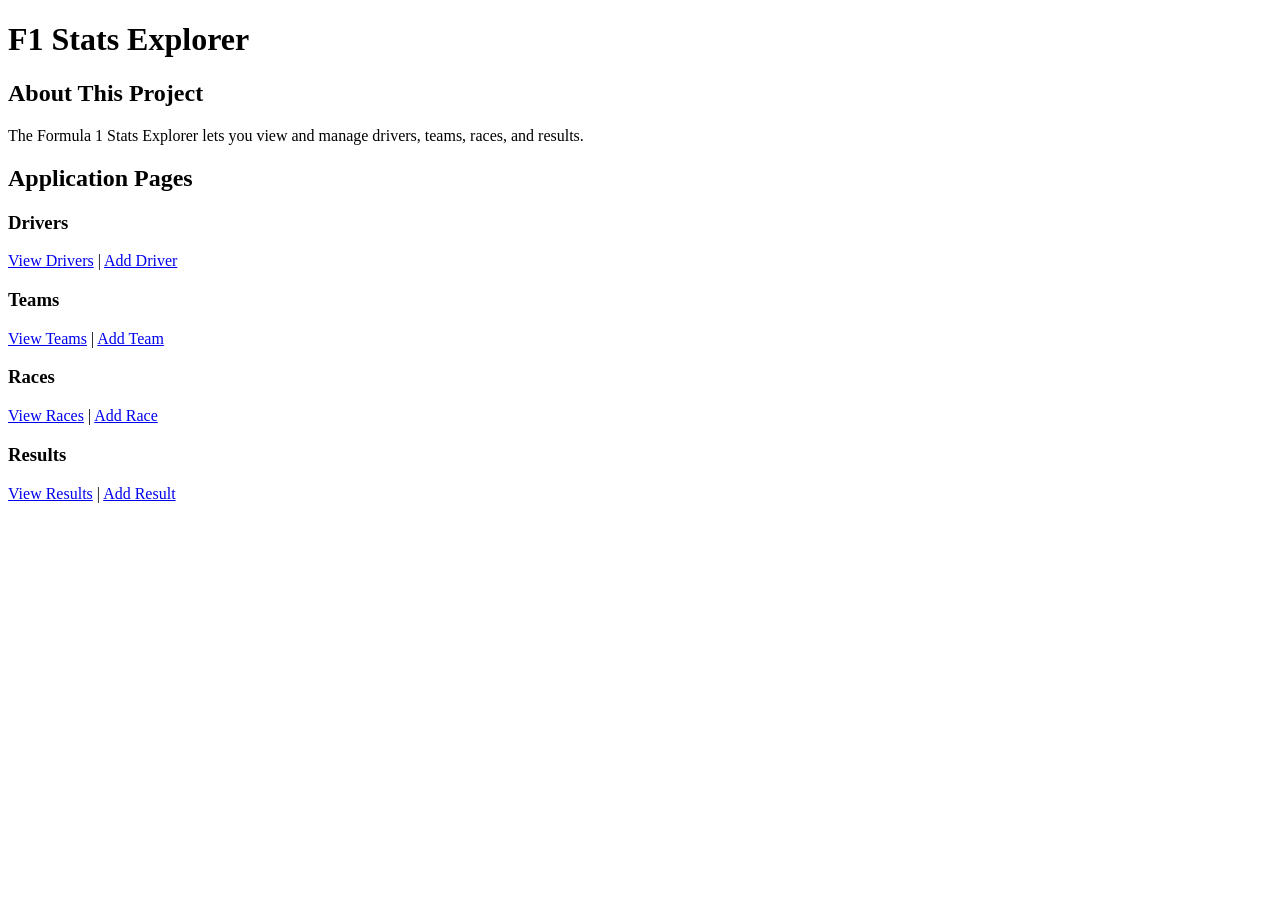
==== src/main/resources/static/index.html @ 1c31586e "Fix all assignment2 issues" ====
<!DOCTYPE html>
<html lang="en">
<head>
    <link rel="stylesheet" href="/css/style.css">
    <meta charset="UTF-8">
    <title>F1 Stats Explorer</title>
</head>
<body>

<h1>F1 Stats Explorer</h1>

<main>
    <section>
        <h2>About This Project</h2>
        <p>The Formula 1 Stats Explorer lets you view and manage drivers, teams, races, and results.</p>
    </section>

    <section>
        <h2>Application Pages</h2>

        <h3>Drivers</h3>
        <a href="/drivers">View Drivers</a> |
        <a href="/drivers/add">Add Driver</a>

        <h3>Teams</h3>
        <a href="/teams">View Teams</a> |
        <a href="/teams/add">Add Team</a>

        <h3>Races</h3>
        <a href="/races">View Races</a> |
        <a href="/races/add">Add Race</a>

        <h3>Results</h3>
        <a href="/results">View Results</a> |
        <a href="/results/add">Add Result</a>
    </section>
</main>

</body>
</html>
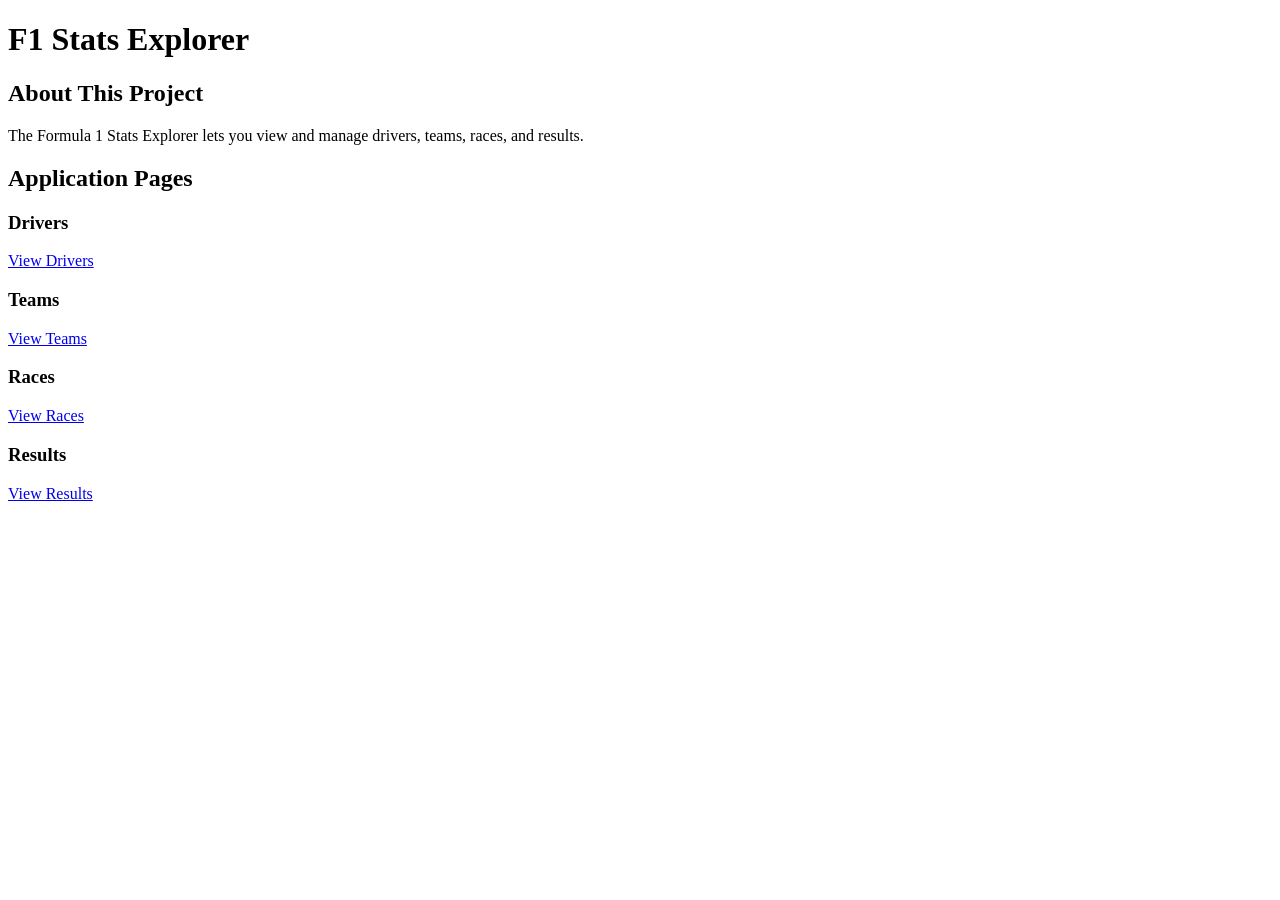
==== commit d0ef8ad1: "Update index.html with links to new HTML pages" ====
--- a/src/main/resources/static/index.html
+++ b/src/main/resources/static/index.html
@@ -19,20 +19,17 @@
         <h2>Application Pages</h2>
 
         <h3>Drivers</h3>
-        <a href="/drivers">View Drivers</a> |
-        <a href="/drivers/add">Add Driver</a>
+        <a href="/drivers.html">View Drivers</a>
 
         <h3>Teams</h3>
-        <a href="/teams">View Teams</a> |
-        <a href="/teams/add">Add Team</a>
+        <a href="/teams.html">View Teams</a>
 
         <h3>Races</h3>
-        <a href="/races">View Races</a> |
-        <a href="/races/add">Add Race</a>
+        <a href="/races.html">View Races</a>
 
         <h3>Results</h3>
-        <a href="/results">View Results</a> |
-        <a href="/results/add">Add Result</a>
+        <a href="/results.html">View Results</a>
+
     </section>
 </main>
 
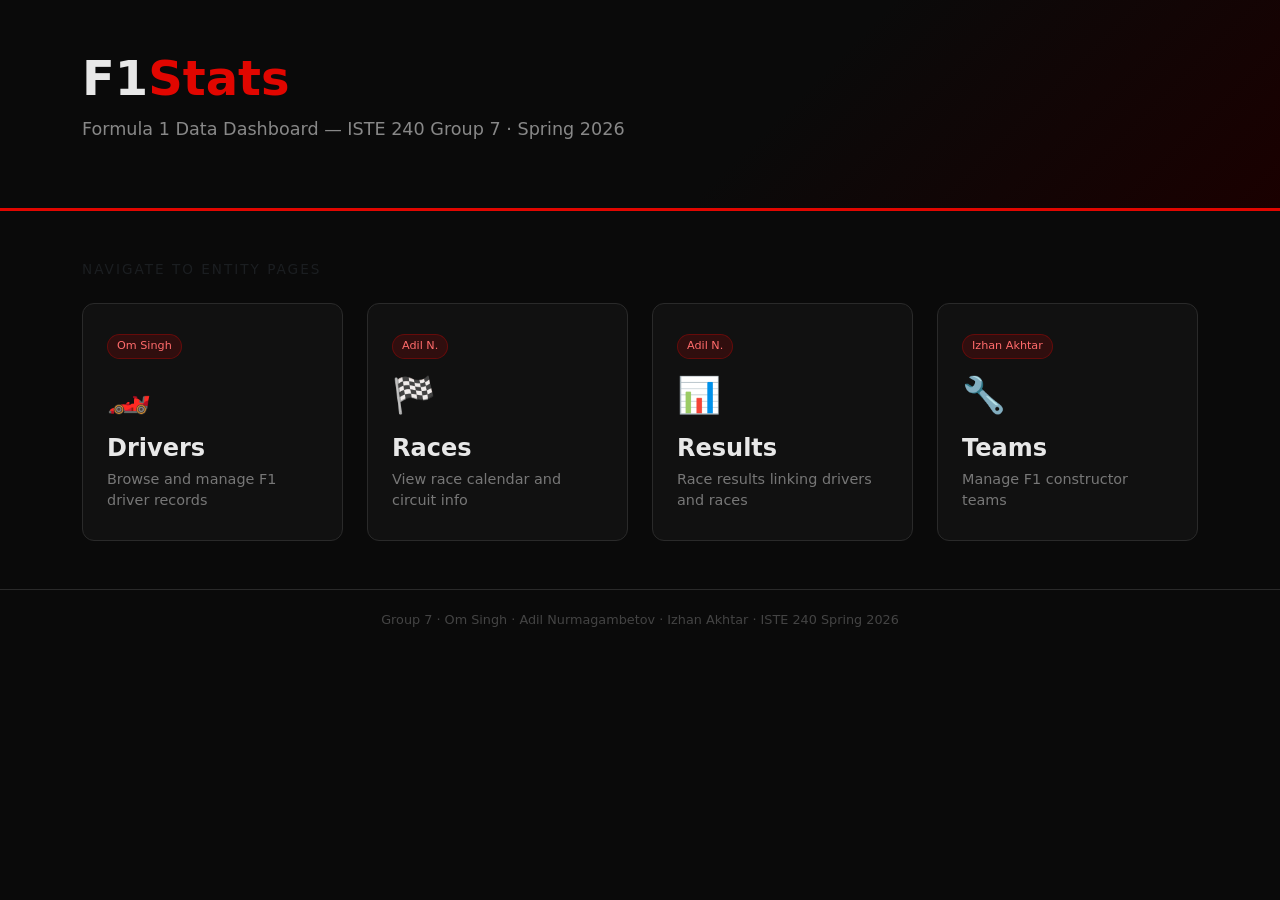
==== commit 80383086: "Add Team entity, repository, service, controller, teams.html, index.html, data.sql - Izhan Akhtar" ====
--- a/src/main/resources/static/index.html
+++ b/src/main/resources/static/index.html
@@ -1,37 +1,83 @@
 <!DOCTYPE html>
+<!-- Author: Izhan Akhtar - 421009836 -->
 <html lang="en">
 <head>
-    <link rel="stylesheet" href="/css/style.css">
-    <meta charset="UTF-8">
-    <title>F1 Stats Explorer</title>
+    <meta charset="UTF-8" />
+    <meta name="viewport" content="width=device-width, initial-scale=1.0" />
+    <title>F1Stats Dashboard</title>
+    <link href="https://cdn.jsdelivr.net/npm/bootstrap@5.3.0/dist/css/bootstrap.min.css" rel="stylesheet" />
+    <style>
+        body { background: #0a0a0a; color: #e8e8e8; min-height: 100vh; }
+        .hero { background: linear-gradient(135deg, #0a0a0a 60%, #1a0000);
+            border-bottom: 3px solid #e10600; padding: 50px 40px; }
+        .hero h1 { font-size: 3rem; font-weight: 800; }
+        .hero h1 span { color: #e10600; }
+        .hero p { color: #888; font-size: 1.1rem; }
+        .nav-card { background: #111; border: 1px solid #2a2a2a; border-radius: 12px;
+            padding: 28px 24px; transition: border-color .2s, transform .15s; cursor: pointer;
+            text-decoration: none; color: #e8e8e8; display: block; }
+        .nav-card:hover { border-color: #e10600; transform: translateY(-3px); color: #e8e8e8; }
+        .nav-card .icon { font-size: 2.2rem; margin-bottom: 12px; }
+        .nav-card h4 { font-weight: 700; margin-bottom: 6px; }
+        .nav-card p { color: #777; font-size: 0.9rem; margin: 0; }
+        .badge-entity { background: rgba(225,6,0,0.15); color: #ff6b6b;
+            border: 1px solid rgba(225,6,0,0.3); font-size: 0.7rem;
+            padding: 3px 9px; border-radius: 20px; margin-bottom: 10px; display: inline-block; }
+        footer { border-top: 1px solid #2a2a2a; color: #444; font-size: 0.8rem; padding: 20px 40px; }
+    </style>
 </head>
 <body>
+<div class="hero">
+    <div class="container">
+        <h1>F1<span>Stats</span></h1>
+        <p>Formula 1 Data Dashboard — ISTE 240 Group 7 · Spring 2026</p>
+    </div>
+</div>
 
-<h1>F1 Stats Explorer</h1>
+<div class="container my-5">
+    <p class="text-muted mb-4" style="font-size:.85rem; letter-spacing:2px; text-transform:uppercase;">
+        Navigate to entity pages
+    </p>
+    <div class="row g-4">
+        <div class="col-md-3">
+            <a href="drivers.html" class="nav-card">
+                <div class="badge-entity">Om Singh</div>
+                <div class="icon">🏎</div>
+                <h4>Drivers</h4>
+                <p>Browse and manage F1 driver records</p>
+            </a>
+        </div>
+        <div class="col-md-3">
+            <a href="races.html" class="nav-card">
+                <div class="badge-entity">Adil N.</div>
+                <div class="icon">🏁</div>
+                <h4>Races</h4>
+                <p>View race calendar and circuit info</p>
+            </a>
+        </div>
+        <div class="col-md-3">
+            <a href="results.html" class="nav-card">
+                <div class="badge-entity">Adil N.</div>
+                <div class="icon">📊</div>
+                <h4>Results</h4>
+                <p>Race results linking drivers and races</p>
+            </a>
+        </div>
+        <div class="col-md-3">
+            <a href="teams.html" class="nav-card">
+                <div class="badge-entity">Izhan Akhtar</div>
+                <div class="icon">🔧</div>
+                <h4>Teams</h4>
+                <p>Manage F1 constructor teams</p>
+            </a>
+        </div>
+    </div>
+</div>
 
-<main>
-    <section>
-        <h2>About This Project</h2>
-        <p>The Formula 1 Stats Explorer lets you view and manage drivers, teams, races, and results.</p>
-    </section>
+<footer class="text-center">
+    Group 7 · Om Singh · Adil Nurmagambetov · Izhan Akhtar · ISTE 240 Spring 2026
+</footer>
 
-    <section>
-        <h2>Application Pages</h2>
-
-        <h3>Drivers</h3>
-        <a href="/drivers.html">View Drivers</a>
-
-        <h3>Teams</h3>
-        <a href="/teams.html">View Teams</a>
-
-        <h3>Races</h3>
-        <a href="/races.html">View Races</a>
-
-        <h3>Results</h3>
-        <a href="/results.html">View Results</a>
-
-    </section>
-</main>
-
+<script src="https://cdn.jsdelivr.net/npm/bootstrap@5.3.0/dist/js/bootstrap.bundle.min.js"></script>
 </body>
 </html>
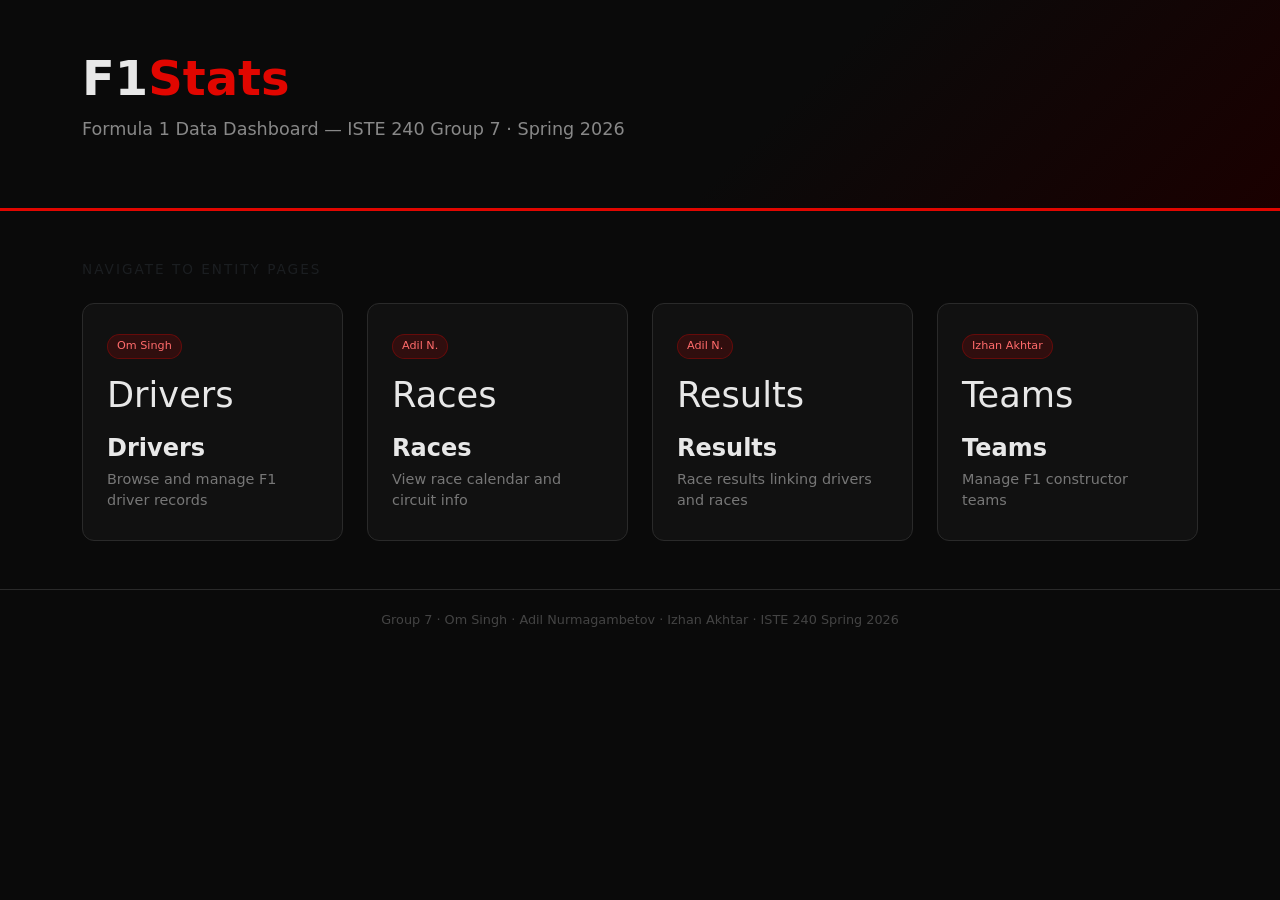
==== commit 067cf26d: "Merge feature/driver-infra - resolve conflicts as merge manager" ====
--- a/src/main/resources/static/index.html
+++ b/src/main/resources/static/index.html
@@ -42,7 +42,7 @@
         <div class="col-md-3">
             <a href="drivers.html" class="nav-card">
                 <div class="badge-entity">Om Singh</div>
-                <div class="icon">🏎</div>
+                <div class="icon">Drivers</div>
                 <h4>Drivers</h4>
                 <p>Browse and manage F1 driver records</p>
             </a>
@@ -50,7 +50,7 @@
         <div class="col-md-3">
             <a href="races.html" class="nav-card">
                 <div class="badge-entity">Adil N.</div>
-                <div class="icon">🏁</div>
+                <div class="icon">Races</div>
                 <h4>Races</h4>
                 <p>View race calendar and circuit info</p>
             </a>
@@ -58,7 +58,7 @@
         <div class="col-md-3">
             <a href="results.html" class="nav-card">
                 <div class="badge-entity">Adil N.</div>
-                <div class="icon">📊</div>
+                <div class="icon">Results</div>
                 <h4>Results</h4>
                 <p>Race results linking drivers and races</p>
             </a>
@@ -66,7 +66,7 @@
         <div class="col-md-3">
             <a href="teams.html" class="nav-card">
                 <div class="badge-entity">Izhan Akhtar</div>
-                <div class="icon">🔧</div>
+                <div class="icon">Teams</div>
                 <h4>Teams</h4>
                 <p>Manage F1 constructor teams</p>
             </a>
@@ -78,6 +78,5 @@
     Group 7 · Om Singh · Adil Nurmagambetov · Izhan Akhtar · ISTE 240 Spring 2026
 </footer>
 
-<script src="https://cdn.jsdelivr.net/npm/bootstrap@5.3.0/dist/js/bootstrap.bundle.min.js"></script>
 </body>
 </html>
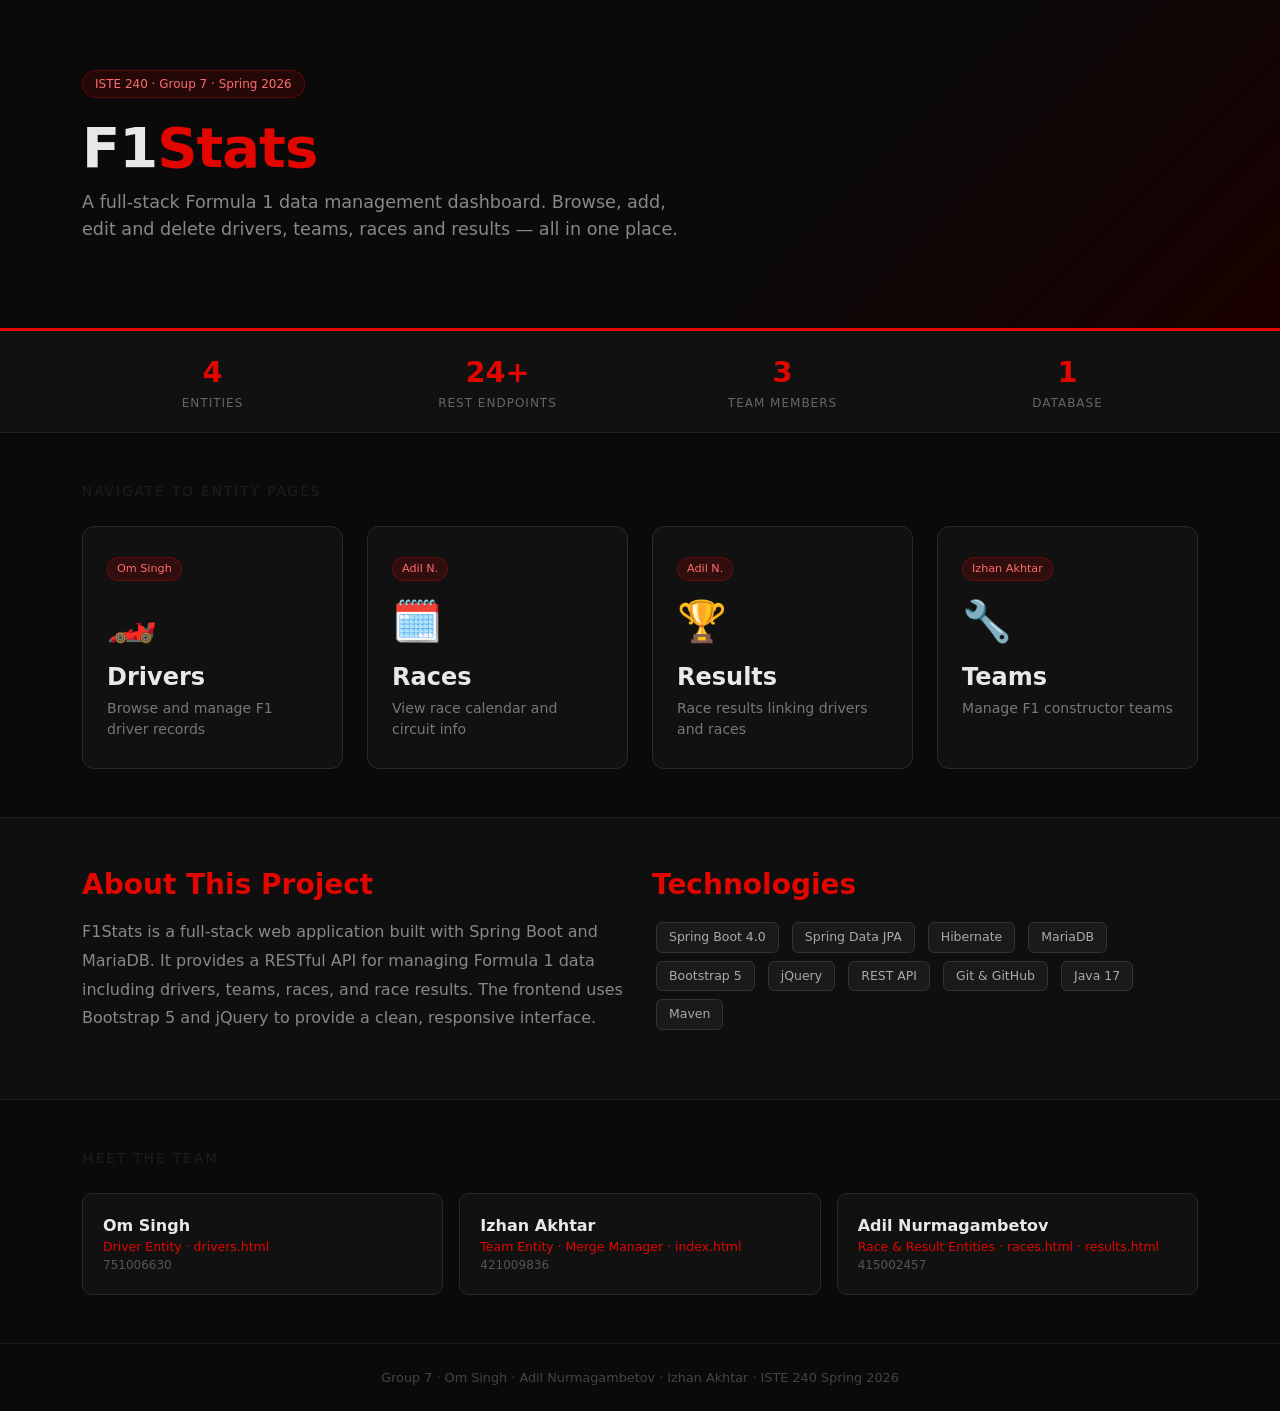
==== commit 4ddb9299: "Updated the whole index.html page to make it look better and more information" ====
--- a/src/main/resources/static/index.html
+++ b/src/main/resources/static/index.html
@@ -1,5 +1,5 @@
 <!DOCTYPE html>
-<!-- Author: Izhan Akhtar - 421009836 -->
+<!-- Author: Om Singh - 751006630 -->
 <html lang="en">
 <head>
     <meta charset="UTF-8" />
@@ -8,31 +8,85 @@
     <link href="https://cdn.jsdelivr.net/npm/bootstrap@5.3.0/dist/css/bootstrap.min.css" rel="stylesheet" />
     <style>
         body { background: #0a0a0a; color: #e8e8e8; min-height: 100vh; }
+
+
         .hero { background: linear-gradient(135deg, #0a0a0a 60%, #1a0000);
-            border-bottom: 3px solid #e10600; padding: 50px 40px; }
-        .hero h1 { font-size: 3rem; font-weight: 800; }
+            border-bottom: 3px solid #e10600; padding: 70px 40px; }
+        .hero h1 { font-size: 3.5rem; font-weight: 900; letter-spacing: -1px; }
         .hero h1 span { color: #e10600; }
-        .hero p { color: #888; font-size: 1.1rem; }
+        .hero p { color: #888; font-size: 1.1rem; max-width: 600px; }
+        .hero .badge-group { background: rgba(225,6,0,0.12); color: #ff6b6b;
+            border: 1px solid rgba(225,6,0,0.3); font-size: 0.75rem;
+            padding: 4px 12px; border-radius: 20px; display: inline-block; margin-bottom: 16px; }
+
+
+        .stats-bar { background: #111; border-bottom: 1px solid #222; padding: 20px 0; }
+        .stat-item { text-align: center; }
+        .stat-item .num { font-size: 1.8rem; font-weight: 800; color: #e10600; }
+        .stat-item .label { font-size: 0.75rem; color: #666; text-transform: uppercase; letter-spacing: 1px; }
+
+
         .nav-card { background: #111; border: 1px solid #2a2a2a; border-radius: 12px;
             padding: 28px 24px; transition: border-color .2s, transform .15s; cursor: pointer;
-            text-decoration: none; color: #e8e8e8; display: block; }
-        .nav-card:hover { border-color: #e10600; transform: translateY(-3px); color: #e8e8e8; }
-        .nav-card .icon { font-size: 2.2rem; margin-bottom: 12px; }
+            text-decoration: none; color: #e8e8e8; display: block; height: 100%; }
+        .nav-card:hover { border-color: #e10600; transform: translateY(-4px); color: #e8e8e8; }
+        .nav-card .icon { font-size: 2.5rem; margin-bottom: 12px; }
         .nav-card h4 { font-weight: 700; margin-bottom: 6px; }
-        .nav-card p { color: #777; font-size: 0.9rem; margin: 0; }
+        .nav-card p { color: #777; font-size: 0.88rem; margin: 0; }
         .badge-entity { background: rgba(225,6,0,0.15); color: #ff6b6b;
             border: 1px solid rgba(225,6,0,0.3); font-size: 0.7rem;
             padding: 3px 9px; border-radius: 20px; margin-bottom: 10px; display: inline-block; }
-        footer { border-top: 1px solid #2a2a2a; color: #444; font-size: 0.8rem; padding: 20px 40px; }
+
+
+        .about-section { background: #0f0f0f; border-top: 1px solid #1f1f1f;
+            border-bottom: 1px solid #1f1f1f; padding: 50px 0; }
+        .about-section h3 { color: #e10600; font-weight: 700; margin-bottom: 16px; }
+        .tech-badge { background: #1a1a1a; border: 1px solid #333; color: #aaa;
+            font-size: 0.78rem; padding: 5px 12px; border-radius: 6px; display: inline-block; margin: 4px; }
+
+        .team-card { background: #111; border: 1px solid #2a2a2a; border-radius: 10px; padding: 20px; }
+        .team-card .name { font-weight: 700; font-size: 1rem; }
+        .team-card .role { color: #e10600; font-size: 0.78rem; }
+        .team-card .id { color: #555; font-size: 0.75rem; }
+
+        footer { border-top: 1px solid #1a1a1a; color: #444; font-size: 0.8rem; padding: 24px 40px; }
     </style>
 </head>
 <body>
+
+
 <div class="hero">
     <div class="container">
+        <div class="badge-group">ISTE 240 · Group 7 · Spring 2026</div>
         <h1>F1<span>Stats</span></h1>
-        <p>Formula 1 Data Dashboard — ISTE 240 Group 7 · Spring 2026</p>
+        <p class="mt-2">A full-stack Formula 1 data management dashboard. Browse, add, edit and delete drivers, teams, races and results — all in one place.</p>
+
     </div>
 </div>
+
+<div class="stats-bar">
+    <div class="container">
+        <div class="row">
+            <div class="col-3 stat-item">
+                <div class="num">4</div>
+                <div class="label">Entities</div>
+            </div>
+            <div class="col-3 stat-item">
+                <div class="num">24+</div>
+                <div class="label">REST Endpoints</div>
+            </div>
+            <div class="col-3 stat-item">
+                <div class="num">3</div>
+                <div class="label">Team Members</div>
+            </div>
+            <div class="col-3 stat-item">
+                <div class="num">1</div>
+                <div class="label">Database</div>
+            </div>
+        </div>
+    </div>
+</div>
+
 
 <div class="container my-5">
     <p class="text-muted mb-4" style="font-size:.85rem; letter-spacing:2px; text-transform:uppercase;">
@@ -42,7 +96,7 @@
         <div class="col-md-3">
             <a href="drivers.html" class="nav-card">
                 <div class="badge-entity">Om Singh</div>
-                <div class="icon">Drivers</div>
+                <div class="icon">🏎️</div>
                 <h4>Drivers</h4>
                 <p>Browse and manage F1 driver records</p>
             </a>
@@ -50,7 +104,7 @@
         <div class="col-md-3">
             <a href="races.html" class="nav-card">
                 <div class="badge-entity">Adil N.</div>
-                <div class="icon">Races</div>
+                <div class="icon">🗓️</div>
                 <h4>Races</h4>
                 <p>View race calendar and circuit info</p>
             </a>
@@ -58,7 +112,7 @@
         <div class="col-md-3">
             <a href="results.html" class="nav-card">
                 <div class="badge-entity">Adil N.</div>
-                <div class="icon">Results</div>
+                <div class="icon">🏆</div>
                 <h4>Results</h4>
                 <p>Race results linking drivers and races</p>
             </a>
@@ -66,10 +120,65 @@
         <div class="col-md-3">
             <a href="teams.html" class="nav-card">
                 <div class="badge-entity">Izhan Akhtar</div>
-                <div class="icon">Teams</div>
+                <div class="icon">🔧</div>
                 <h4>Teams</h4>
                 <p>Manage F1 constructor teams</p>
             </a>
+        </div>
+    </div>
+</div>
+
+
+<div class="about-section">
+    <div class="container">
+        <div class="row">
+            <div class="col-md-6">
+                <h3>About This Project</h3>
+                <p style="color:#888; line-height:1.8;">F1Stats is a full-stack web application built with Spring Boot and MariaDB. It provides a RESTful API for managing Formula 1 data including drivers, teams, races, and race results. The frontend uses Bootstrap 5 and jQuery to provide a clean, responsive interface.</p>
+            </div>
+            <div class="col-md-6">
+                <h3>Technologies</h3>
+                <div>
+                    <span class="tech-badge">Spring Boot 4.0</span>
+                    <span class="tech-badge">Spring Data JPA</span>
+                    <span class="tech-badge">Hibernate</span>
+                    <span class="tech-badge">MariaDB</span>
+                    <span class="tech-badge">Bootstrap 5</span>
+                    <span class="tech-badge">jQuery</span>
+                    <span class="tech-badge">REST API</span>
+                    <span class="tech-badge">Git & GitHub</span>
+                    <span class="tech-badge">Java 17</span>
+                    <span class="tech-badge">Maven</span>
+                </div>
+            </div>
+        </div>
+    </div>
+</div>
+
+
+<div class="container my-5">
+    <p class="text-muted mb-4" style="font-size:.85rem; letter-spacing:2px; text-transform:uppercase;">Meet the team</p>
+    <div class="row g-3">
+        <div class="col-md-4">
+            <div class="team-card">
+                <div class="name">Om Singh</div>
+                <div class="role">Driver Entity · drivers.html</div>
+                <div class="id">751006630</div>
+            </div>
+        </div>
+        <div class="col-md-4">
+            <div class="team-card">
+                <div class="name">Izhan Akhtar</div>
+                <div class="role">Team Entity · Merge Manager · index.html</div>
+                <div class="id">421009836</div>
+            </div>
+        </div>
+        <div class="col-md-4">
+            <div class="team-card">
+                <div class="name">Adil Nurmagambetov</div>
+                <div class="role">Race & Result Entities · races.html · results.html</div>
+                <div class="id">415002457</div>
+            </div>
         </div>
     </div>
 </div>
